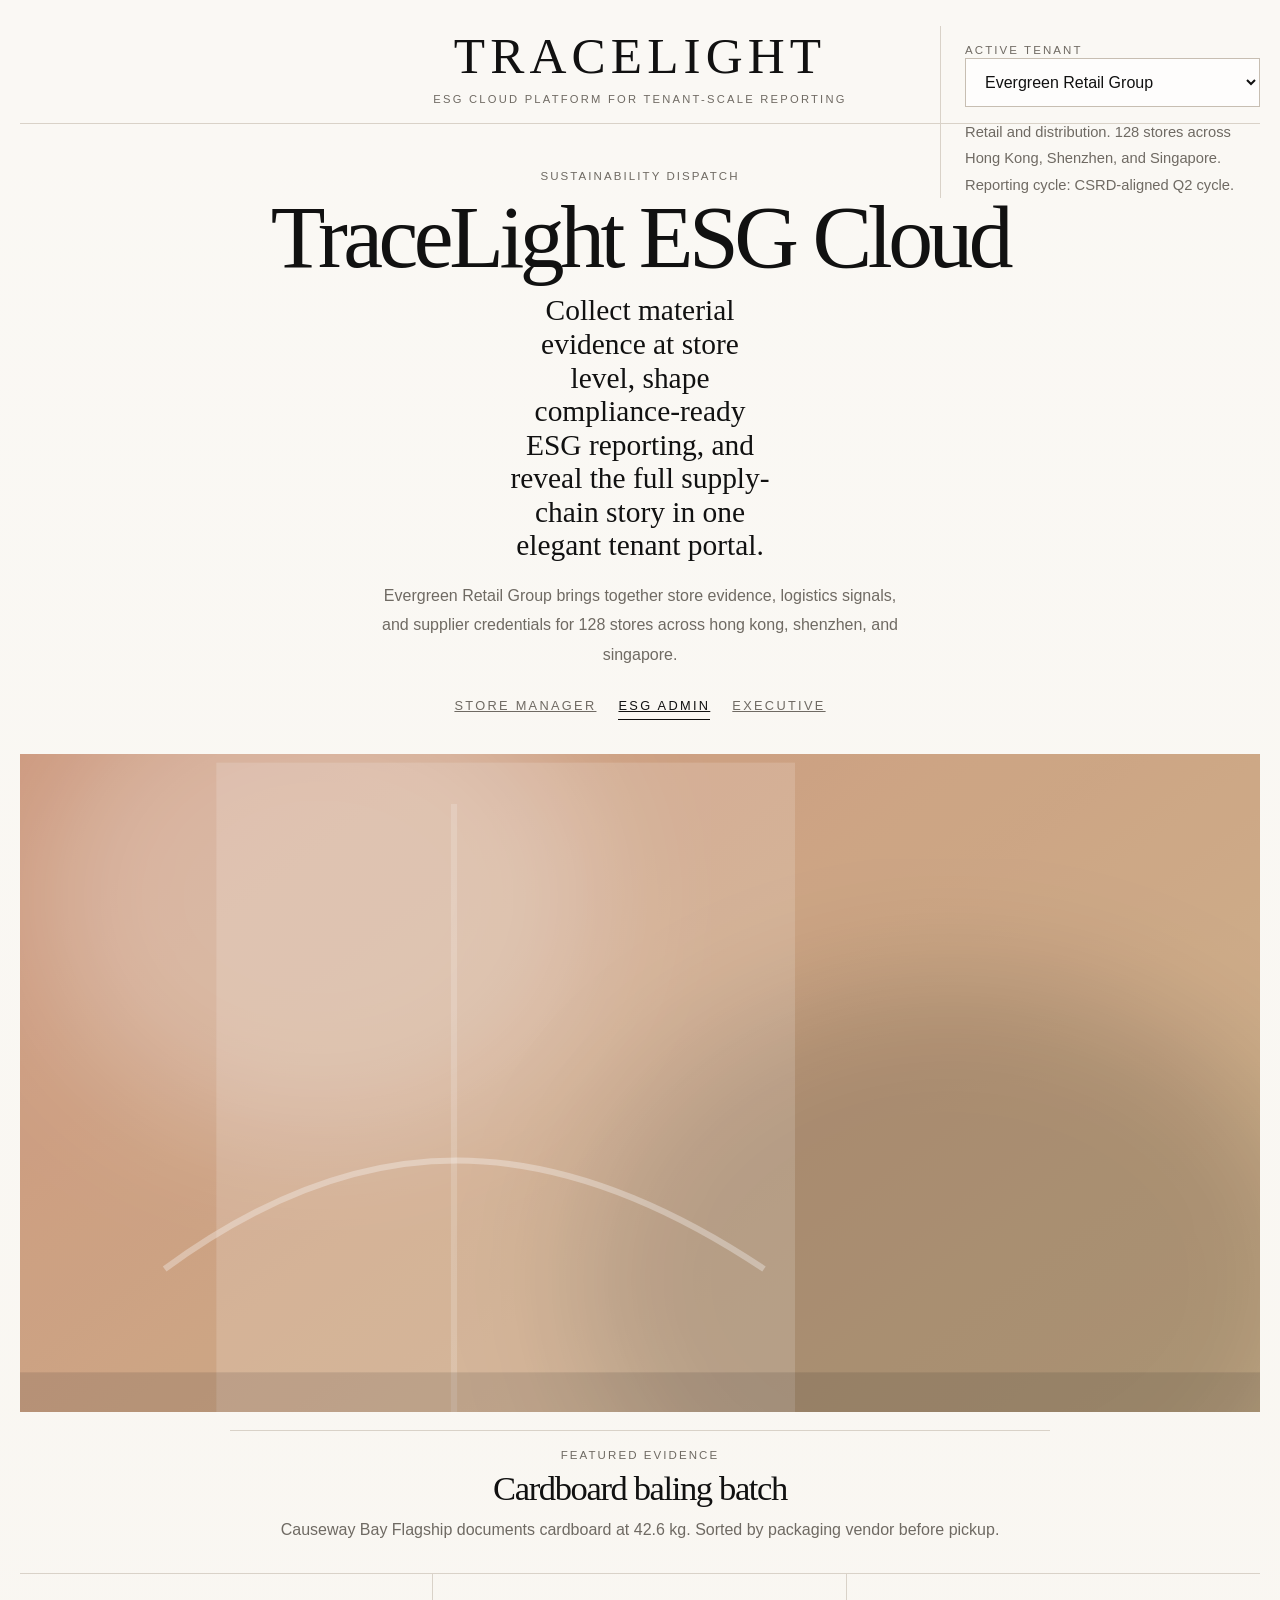
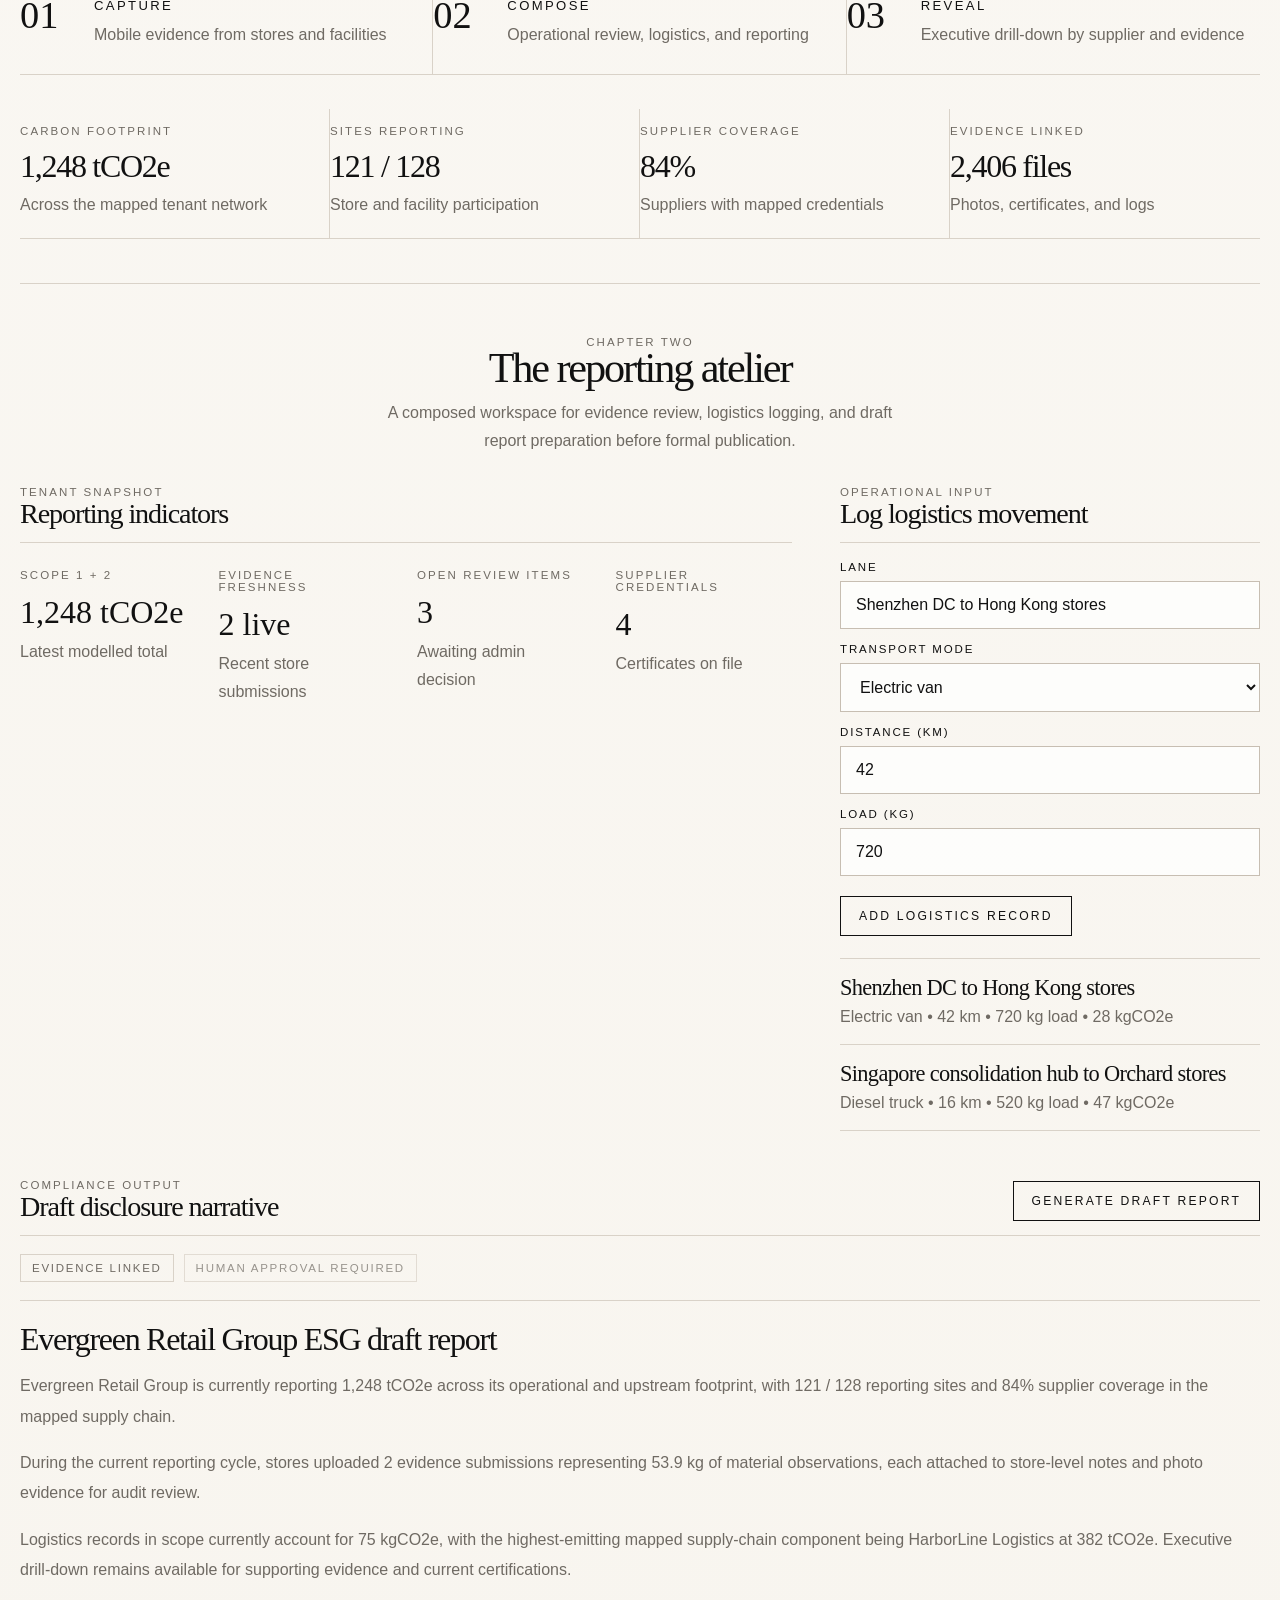
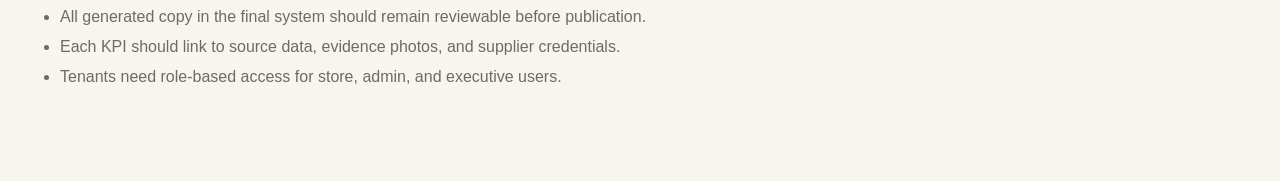
==== app/admin/index.html @ db9a76f3 "Add persona-specific site routes" ====
<!DOCTYPE html>
<html lang="en">
  <head>
    <meta charset="UTF-8" />
    <meta name="viewport" content="width=device-width, initial-scale=1.0" />
    <title>TraceLight ESG Cloud</title>
    <link rel="stylesheet" href="../styles.css" />
  </head>
  <body data-default-role="admin" data-route-prefix="..">
    <div class="page-shell">
      <header class="masthead">
        <div class="brand-lockup">
          <p class="brand-mark">TraceLight</p>
          <p class="brand-subline">ESG cloud platform for tenant-scale reporting</p>
        </div>
        <div class="topbar-panel">
          <label class="field-label" for="tenant-select">Active tenant</label>
          <select id="tenant-select" class="tenant-select"></select>
          <p class="tenant-note" id="tenant-note"></p>
        </div>
      </header>

      <section class="hero-stage">
        <article class="hero-copy">
          <p class="eyebrow">Sustainability dispatch</p>
          <h1>TraceLight ESG Cloud</h1>
          <p class="hero-deck">
            Collect material evidence at store level, shape compliance-ready ESG
            reporting, and reveal the full supply-chain story in one elegant
            tenant portal.
          </p>
          <p class="hero-synopsis" id="hero-synopsis"></p>
          <div class="persona-switch" id="persona-switch"></div>
        </article>

        <article class="hero-media card">
          <div class="hero-image-wrap">
            <img id="hero-image" alt="Tenant sustainability visual" />
          </div>
          <div class="hero-caption">
            <p class="eyebrow">Featured evidence</p>
            <h2 id="hero-caption-title"></h2>
            <p id="hero-caption-copy"></p>
          </div>
        </article>
      </section>

      <section class="chapter-strip">
        <article class="chapter-card">
          <span class="chapter-index">01</span>
          <div>
            <p class="chapter-title">Capture</p>
            <p class="chapter-copy">Mobile evidence from stores and facilities</p>
          </div>
        </article>
        <article class="chapter-card">
          <span class="chapter-index">02</span>
          <div>
            <p class="chapter-title">Compose</p>
            <p class="chapter-copy">Operational review, logistics, and reporting</p>
          </div>
        </article>
        <article class="chapter-card">
          <span class="chapter-index">03</span>
          <div>
            <p class="chapter-title">Reveal</p>
            <p class="chapter-copy">Executive drill-down by supplier and evidence</p>
          </div>
        </article>
      </section>

      <section class="summary-strip" id="summary-strip"></section>

      <main class="workspace">
        <section class="view-panel" id="store-view" data-view="store">
          <div class="section-heading editorial">
            <div>
              <p class="eyebrow">Chapter one</p>
              <h2>Store capture on the move</h2>
            </div>
            <p class="section-note">
              A camera-first browser experience designed for fast evidence capture
              inside a live retail environment.
            </p>
          </div>
          <div class="store-layout">
            <article class="phone-frame">
              <div class="phone-header">
                <div>
                  <p class="phone-title">Store capture</p>
                  <p class="phone-subtitle" id="store-name"></p>
                </div>
                <span class="sync-pill">Live sync</span>
              </div>
              <form id="store-form" class="capture-form">
                <label>
                  <span>Material type</span>
                  <select name="materialType" required>
                    <option value="Cardboard">Cardboard</option>
                    <option value="Plastic film">Plastic film</option>
                    <option value="Mixed recyclables">Mixed recyclables</option>
                    <option value="Damaged goods">Damaged goods</option>
                    <option value="Food waste">Food waste</option>
                  </select>
                </label>
                <label>
                  <span>Weight (kg)</span>
                  <input
                    name="weightKg"
                    type="number"
                    min="0"
                    step="0.1"
                    value="18.4"
                    required
                  />
                </label>
                <label>
                  <span>Store zone</span>
                  <input
                    name="zone"
                    type="text"
                    value="Backroom recycling bay"
                    required
                  />
                </label>
                <label>
                  <span>Photo evidence</span>
                  <input
                    id="photo-input"
                    name="photo"
                    type="file"
                    accept="image/*"
                    capture="environment"
                  />
                </label>
                <label>
                  <span>Notes</span>
                  <textarea
                    name="notes"
                    rows="3"
                    placeholder="Add any contamination, supplier, or handling notes"
                  >Awaiting weekly collection from regional recycler.</textarea>
                </label>
                <button type="submit" class="primary-button">Upload evidence</button>
              </form>
            </article>

            <article class="card evidence-gallery-card">
              <div class="section-heading compact editorial-compact">
                <div>
                  <p class="eyebrow">Uploaded evidence</p>
                  <h3>Recent material observations</h3>
                </div>
                <p class="section-note">Each upload remains linked to place, weight, and visual proof.</p>
              </div>
              <div id="evidence-list" class="evidence-list"></div>
            </article>
          </div>
        </section>

        <section class="view-panel active" id="admin-view" data-view="admin">
          <div class="section-heading editorial">
            <div>
              <p class="eyebrow">Chapter two</p>
              <h2>The reporting atelier</h2>
            </div>
            <p class="section-note">
              A composed workspace for evidence review, logistics logging, and
              draft report preparation before formal publication.
            </p>
          </div>
          <div class="admin-grid">
            <article class="card metrics-card">
              <div class="section-heading compact editorial-compact">
                <div>
                  <p class="eyebrow">Tenant snapshot</p>
                  <h3>Reporting indicators</h3>
                </div>
              </div>
              <div id="metric-grid" class="metric-grid"></div>
            </article>

            <article class="card">
              <div class="section-heading compact editorial-compact">
                <div>
                  <p class="eyebrow">Operational input</p>
                  <h3>Log logistics movement</h3>
                </div>
              </div>
              <form id="logistics-form" class="logistics-form">
                <label>
                  <span>Lane</span>
                  <input
                    name="lane"
                    type="text"
                    value="Shenzhen DC to Hong Kong stores"
                    required
                  />
                </label>
                <label>
                  <span>Transport mode</span>
                  <select name="mode">
                    <option value="Electric van">Electric van</option>
                    <option value="Diesel truck">Diesel truck</option>
                    <option value="Ocean freight">Ocean freight</option>
                    <option value="Air freight">Air freight</option>
                  </select>
                </label>
                <label>
                  <span>Distance (km)</span>
                  <input name="distanceKm" type="number" min="0" value="42" required />
                </label>
                <label>
                  <span>Load (kg)</span>
                  <input name="loadKg" type="number" min="0" value="720" required />
                </label>
                <button type="submit" class="secondary-button">Add logistics record</button>
              </form>
              <div id="logistics-list" class="table-list"></div>
            </article>

            <article class="card report-card">
              <div class="section-heading compact editorial-compact">
                <div>
                  <p class="eyebrow">Compliance output</p>
                  <h3>Draft disclosure narrative</h3>
                </div>
                <button id="generate-report" class="primary-button">Generate draft report</button>
              </div>
              <div class="report-meta">
                <span class="status-pill">Evidence linked</span>
                <span class="status-pill muted">Human approval required</span>
              </div>
              <div id="report-output" class="report-output"></div>
            </article>
          </div>
        </section>

        <section class="view-panel" id="executive-view" data-view="executive">
          <div class="section-heading editorial">
            <div>
              <p class="eyebrow">Chapter three</p>
              <h2>Supply chain, revealed</h2>
            </div>
            <p class="section-note">
              Carbon contribution, evidence imagery, and supplier credentials are
              surfaced as one continuous executive story.
            </p>
          </div>
          <div class="executive-grid">
            <article class="card">
              <div class="section-heading compact editorial-compact">
                <div>
                  <p class="eyebrow">Network view</p>
                  <h3>Supply chain chapters</h3>
                </div>
              </div>
              <div id="supply-chain-list" class="supply-chain-list"></div>
            </article>

            <article class="card detail-card">
              <div class="section-heading compact editorial-compact">
                <div>
                  <p class="eyebrow">Drill down</p>
                  <h3 id="detail-title">Select a supply-chain node</h3>
                </div>
              </div>
              <div id="detail-panel" class="detail-panel"></div>
            </article>
          </div>
        </section>
      </main>
    </div>

    <script src="../app.js"></script>
  </body>
</html>
---- app/styles.css ----
:root {
  --bg: #f8f5ef;
  --paper: #fcfaf6;
  --ink: #111111;
  --muted: #6f6a63;
  --line: #d9d2c8;
  --line-strong: #c7beb2;
  --accent: #8f7e68;
  --font-sans: "Helvetica Neue", "Arial Nova", "Segoe UI", sans-serif;
  --font-serif: "Didot", "Bodoni 72", "Times New Roman", serif;
  --font-mono: "SFMono-Regular", "Menlo", monospace;
}

* {
  box-sizing: border-box;
}

html {
  min-height: 100%;
  background: var(--bg);
}

body {
  margin: 0;
  color: var(--ink);
  background:
    linear-gradient(180deg, rgba(255, 255, 255, 0.32), rgba(248, 245, 239, 0.88)),
    var(--bg);
  font-family: var(--font-sans);
}

img {
  display: block;
  max-width: 100%;
}

.page-shell {
  width: min(1320px, calc(100vw - 40px));
  margin: 0 auto;
  padding: 26px 0 72px;
}

.masthead {
  position: relative;
  padding-bottom: 18px;
  border-bottom: 1px solid var(--line);
}

.brand-lockup {
  text-align: center;
}

.brand-mark {
  margin: 0;
  font-family: var(--font-serif);
  font-size: clamp(2.1rem, 4vw, 3.8rem);
  font-weight: 400;
  letter-spacing: 0.1em;
  text-transform: uppercase;
}

.brand-subline {
  margin: 8px 0 0;
  color: var(--muted);
  font-size: 0.7rem;
  letter-spacing: 0.2em;
  text-transform: uppercase;
}

.topbar-panel {
  position: absolute;
  top: 0;
  right: 0;
  width: min(320px, 100%);
  padding: 14px 0 0 24px;
  background: transparent;
  border-left: 1px solid var(--line);
}

.field-label,
.eyebrow {
  margin: 0;
  color: var(--muted);
  font-size: 0.72rem;
  letter-spacing: 0.18em;
  text-transform: uppercase;
}

.tenant-select,
.capture-form input,
.capture-form select,
.capture-form textarea,
.logistics-form input,
.logistics-form select {
  width: 100%;
  border: 1px solid var(--line-strong);
  border-radius: 0;
  background: rgba(255, 255, 255, 0.75);
  padding: 14px 15px;
  color: var(--ink);
  font: inherit;
}

.tenant-note {
  margin: 12px 0 0;
  color: var(--muted);
  font-size: 0.92rem;
  line-height: 1.8;
}

.hero-stage {
  display: grid;
  gap: 30px;
  margin: 46px 0 28px;
}

.hero-copy {
  max-width: 920px;
  margin: 0 auto;
  text-align: center;
}

.hero-copy h1 {
  margin: 14px 0 16px;
  font-family: var(--font-serif);
  font-size: clamp(3.2rem, 7vw, 6rem);
  font-weight: 400;
  line-height: 0.92;
  letter-spacing: -0.05em;
}

.hero-deck {
  max-width: 18ch;
  margin: 0 auto 18px;
  font-family: var(--font-serif);
  font-size: clamp(1.4rem, 2.3vw, 2.2rem);
  line-height: 1.14;
}

.hero-synopsis {
  max-width: 60ch;
  margin: 0 auto;
  color: var(--muted);
  line-height: 1.85;
}

.persona-switch {
  display: inline-flex;
  gap: 22px;
  flex-wrap: wrap;
  justify-content: center;
  margin-top: 28px;
  padding-bottom: 4px;
}

.persona-chip {
  border: 0;
  border-bottom: 1px solid transparent;
  background: transparent;
  padding: 0 0 6px;
  color: var(--muted);
  font: inherit;
  font-size: 0.8rem;
  letter-spacing: 0.18em;
  text-transform: uppercase;
  cursor: pointer;
  transition: color 180ms ease, border-color 180ms ease;
}

.persona-chip.active,
.persona-chip:hover {
  color: var(--ink);
  border-color: var(--ink);
}

.hero-media {
  padding: 0;
  background: transparent;
  border: 0;
  box-shadow: none;
}

.hero-image-wrap {
  aspect-ratio: 16 / 8.5;
  overflow: hidden;
  background: #ebe4da;
}

#hero-image {
  width: 100%;
  height: 100%;
  object-fit: cover;
  filter: saturate(0.75) contrast(0.96);
}

.hero-caption {
  display: grid;
  gap: 10px;
  max-width: 820px;
  margin: 18px auto 0;
  padding-top: 18px;
  border-top: 1px solid var(--line);
  text-align: center;
}

.hero-caption h2,
.section-heading h2,
.section-heading h3,
.summary-card strong,
.metric-card strong,
.detail-kpi strong,
.evidence-meta h4,
.table-row strong,
.supply-node strong,
.report-output h4,
.gallery-item strong {
  font-family: var(--font-serif);
  font-weight: 400;
}

.hero-caption h2 {
  margin: 0;
  font-size: clamp(1.8rem, 2.7vw, 2.8rem);
  line-height: 1;
  letter-spacing: -0.04em;
}

.hero-caption p:last-child {
  margin: 0;
  color: var(--muted);
  line-height: 1.8;
}

.chapter-strip {
  display: grid;
  grid-template-columns: repeat(3, minmax(0, 1fr));
  gap: 0;
  margin: 0 0 34px;
  border-top: 1px solid var(--line);
  border-bottom: 1px solid var(--line);
}

.chapter-card {
  display: grid;
  grid-template-columns: 58px 1fr;
  gap: 16px;
  align-items: start;
  padding: 24px 18px 26px 0;
  background: transparent;
  border: 0;
  border-right: 1px solid var(--line);
  box-shadow: none;
  border-radius: 0;
}

.chapter-card:last-child {
  border-right: 0;
  padding-right: 0;
}

.chapter-index {
  font-family: var(--font-serif);
  font-size: 2.4rem;
  line-height: 0.9;
}

.chapter-title,
.chapter-copy {
  margin: 0;
}

.chapter-title {
  font-size: 0.82rem;
  letter-spacing: 0.18em;
  text-transform: uppercase;
}

.chapter-copy {
  margin-top: 8px;
  color: var(--muted);
  line-height: 1.7;
}

.summary-strip {
  display: grid;
  grid-template-columns: repeat(4, minmax(0, 1fr));
  gap: 0;
  margin-bottom: 44px;
  border-bottom: 1px solid var(--line);
}

.summary-card {
  padding: 16px 18px 20px 0;
  background: transparent;
  border: 0;
  border-right: 1px solid var(--line);
  box-shadow: none;
  border-radius: 0;
}

.summary-card:last-child {
  border-right: 0;
  padding-right: 0;
}

.summary-card strong {
  display: block;
  margin-top: 14px;
  font-size: 2rem;
  line-height: 0.95;
  letter-spacing: -0.04em;
}

.summary-card span {
  display: block;
  margin-top: 10px;
  color: var(--muted);
  line-height: 1.7;
}

.view-panel {
  display: none;
  animation: fade-up 260ms ease;
}

.view-panel.active {
  display: block;
}

.section-heading {
  display: grid;
  gap: 10px;
}

.section-heading.editorial {
  margin: 0 auto 30px;
  padding-top: 52px;
  border-top: 1px solid var(--line);
  text-align: center;
}

.section-heading.compact {
  display: flex;
  justify-content: space-between;
  align-items: end;
  gap: 16px;
  margin-bottom: 18px;
}

.editorial-compact {
  padding-bottom: 14px;
  border-bottom: 1px solid var(--line);
}

.section-heading h2 {
  margin: 0;
  font-size: clamp(2.1rem, 3.3vw, 3.8rem);
  line-height: 0.95;
  letter-spacing: -0.05em;
}

.section-heading h3 {
  margin: 2px 0 0;
  font-size: clamp(1.5rem, 2.2vw, 2.1rem);
  line-height: 1;
  letter-spacing: -0.04em;
}

.section-note {
  max-width: 58ch;
  margin: 0 auto;
  color: var(--muted);
  line-height: 1.8;
}

.screen-tag,
.sync-pill,
.status-pill {
  display: inline-flex;
  align-items: center;
  width: fit-content;
  border: 1px solid var(--line);
  background: transparent;
  padding: 7px 11px;
  color: var(--muted);
  font-size: 0.72rem;
  letter-spacing: 0.15em;
  text-transform: uppercase;
}

.status-pill.muted {
  opacity: 0.7;
}

.store-layout,
.admin-grid,
.executive-grid {
  display: grid;
  gap: 48px;
  align-items: start;
}

.store-layout {
  grid-template-columns: minmax(320px, 380px) minmax(0, 1fr);
}

.admin-grid {
  grid-template-columns: minmax(0, 1fr) minmax(340px, 420px);
}

.report-card {
  grid-column: 1 / -1;
}

.executive-grid {
  grid-template-columns: minmax(300px, 360px) minmax(0, 1fr);
}

.card {
  padding: 0;
  background: transparent;
  border: 0;
  box-shadow: none;
  border-radius: 0;
}

.phone-frame {
  padding: 18px;
  border-radius: 34px;
  background: #161412;
  box-shadow: none;
  color: var(--paper);
}

.phone-header {
  display: flex;
  justify-content: space-between;
  align-items: start;
  gap: 12px;
  margin-bottom: 18px;
}

.phone-title {
  margin: 0;
  font-size: 0.82rem;
  letter-spacing: 0.18em;
  text-transform: uppercase;
}

.phone-subtitle {
  margin: 6px 0 0;
  color: rgba(252, 250, 246, 0.72);
  line-height: 1.7;
}

.capture-form,
.logistics-form {
  display: grid;
  gap: 14px;
}

.capture-form label,
.logistics-form label {
  display: grid;
  gap: 8px;
}

.capture-form span,
.logistics-form span {
  font-size: 0.72rem;
  letter-spacing: 0.16em;
  text-transform: uppercase;
}

.capture-form input,
.capture-form select,
.capture-form textarea {
  color: var(--paper);
  border-color: rgba(252, 250, 246, 0.18);
  background: rgba(255, 255, 255, 0.04);
}

.capture-form textarea {
  resize: vertical;
}

.primary-button,
.secondary-button {
  width: fit-content;
  border: 1px solid var(--ink);
  border-radius: 0;
  background: transparent;
  padding: 12px 18px;
  color: var(--ink);
  font: inherit;
  font-size: 0.76rem;
  letter-spacing: 0.18em;
  text-transform: uppercase;
  cursor: pointer;
  transition: background 180ms ease, color 180ms ease;
}

.primary-button:hover,
.secondary-button:hover {
  background: var(--ink);
  color: var(--paper);
}

.phone-frame .primary-button {
  color: var(--paper);
  border-color: rgba(252, 250, 246, 0.45);
}

.phone-frame .primary-button:hover {
  background: var(--paper);
  color: var(--ink);
}

.evidence-list {
  display: grid;
  grid-template-columns: repeat(2, minmax(0, 1fr));
  gap: 28px 24px;
}

.evidence-item,
.table-row,
.supply-node,
.metric-card,
.detail-section {
  background: transparent;
  border: 0;
  border-radius: 0;
}

.evidence-item {
  display: grid;
  gap: 14px;
}

.evidence-thumb,
.certificate-thumb {
  aspect-ratio: 4 / 3;
  overflow: hidden;
  background: #e8e1d8;
}

.certificate-thumb {
  aspect-ratio: 4 / 5;
}

.evidence-thumb img,
.certificate-thumb img {
  width: 100%;
  height: 100%;
  object-fit: cover;
  filter: saturate(0.76) contrast(0.95);
}

.evidence-meta h4 {
  margin: 0 0 8px;
  font-size: 1.4rem;
  line-height: 1.02;
  letter-spacing: -0.03em;
}

.mini-meta,
.table-row span,
.detail-meta,
.evidence-meta p,
.report-output p,
.report-output li,
.metric-card span,
.certificate-copy span {
  color: var(--muted);
}

.mini-meta {
  display: flex;
  gap: 8px;
  flex-wrap: wrap;
  font-size: 0.72rem;
  letter-spacing: 0.12em;
  text-transform: uppercase;
}

.evidence-meta p {
  margin: 12px 0 0;
  line-height: 1.8;
}

.metric-grid {
  display: grid;
  grid-template-columns: repeat(4, minmax(0, 1fr));
  gap: 22px;
  padding-top: 8px;
}

.metric-card {
  padding-right: 8px;
}

.metric-card strong {
  display: block;
  margin-top: 16px;
  font-size: 2rem;
  line-height: 0.95;
}

.metric-card span {
  display: block;
  margin-top: 10px;
  line-height: 1.75;
}

.table-list,
.supply-chain-list,
.detail-panel,
.certificate-list {
  display: grid;
}

.table-list {
  margin-top: 22px;
  border-top: 1px solid var(--line);
}

.table-row {
  padding: 18px 0;
  border-bottom: 1px solid var(--line);
}

.table-row strong,
.supply-node strong {
  display: block;
  margin-bottom: 8px;
  font-size: 1.4rem;
  line-height: 1.02;
  letter-spacing: -0.03em;
}

.logistics-form {
  margin-top: 8px;
}

.logistics-form .secondary-button {
  margin-top: 6px;
}

.report-meta {
  display: flex;
  gap: 10px;
  flex-wrap: wrap;
  margin: 6px 0 18px;
}

.report-output {
  padding-top: 22px;
  border-top: 1px solid var(--line);
}

.report-output h4 {
  margin: 0 0 14px;
  font-size: 2rem;
  line-height: 1;
  letter-spacing: -0.04em;
}

.report-output p,
.report-output li {
  line-height: 1.9;
}

.supply-chain-list {
  border-top: 1px solid var(--line);
}

.supply-node {
  padding: 18px 0;
  border-bottom: 1px solid var(--line);
  text-align: left;
  cursor: pointer;
}

.supply-node span {
  display: block;
  color: var(--muted);
  line-height: 1.7;
}

.supply-node.is-active strong {
  text-decoration: underline;
  text-decoration-thickness: 1px;
  text-underline-offset: 5px;
}

.detail-panel {
  gap: 28px;
}

.detail-section {
  padding-top: 18px;
  border-top: 1px solid var(--line);
}

.detail-kpis {
  display: grid;
  grid-template-columns: repeat(3, minmax(0, 1fr));
  gap: 18px;
}

.detail-kpi {
  padding: 0 10px 0 0;
}

.detail-kpi strong {
  display: block;
  margin-top: 12px;
  font-size: 2rem;
  line-height: 0.95;
}

.gallery {
  display: grid;
  grid-template-columns: repeat(2, minmax(0, 1fr));
  gap: 24px;
}

.gallery-item {
  display: grid;
  gap: 10px;
}

.gallery-item strong {
  font-size: 1.2rem;
  line-height: 1.05;
}

.certificate-row {
  display: grid;
  grid-template-columns: 180px minmax(0, 1fr);
  gap: 18px;
  align-items: start;
  padding: 16px 0;
  border-top: 1px solid rgba(217, 210, 200, 0.7);
}

.certificate-row:first-child {
  border-top: 0;
  padding-top: 0;
}

.certificate-copy p,
.certificate-copy span {
  margin: 0;
}

.mono {
  font-family: var(--font-mono);
}

@keyframes fade-up {
  from {
    opacity: 0;
    transform: translateY(10px);
  }
  to {
    opacity: 1;
    transform: translateY(0);
  }
}

@media (max-width: 1120px) {
  .topbar-panel {
    position: static;
    width: 100%;
    margin-top: 18px;
    padding: 18px 0 0;
    border-left: 0;
    border-top: 1px solid var(--line);
  }

  .chapter-strip,
  .summary-strip,
  .metric-grid,
  .detail-kpis {
    grid-template-columns: repeat(2, minmax(0, 1fr));
  }

  .store-layout,
  .admin-grid,
  .executive-grid {
    grid-template-columns: 1fr;
  }
}

@media (max-width: 760px) {
  .page-shell {
    width: min(100vw - 22px, 100%);
    padding: 18px 0 42px;
  }

  .brand-mark {
    font-size: 2.3rem;
  }

  .hero-copy h1 {
    font-size: 3rem;
  }

  .hero-image-wrap {
    aspect-ratio: 4 / 5;
  }

  .chapter-strip,
  .summary-strip,
  .evidence-list,
  .metric-grid,
  .detail-kpis,
  .gallery {
    grid-template-columns: 1fr;
  }

  .chapter-card,
  .summary-card {
    padding-right: 0;
    border-right: 0;
    border-bottom: 1px solid var(--line);
  }

  .chapter-card:last-child,
  .summary-card:last-child {
    border-bottom: 0;
  }

  .section-heading.compact {
    display: grid;
    justify-content: start;
  }

  .certificate-row {
    grid-template-columns: 1fr;
  }
}
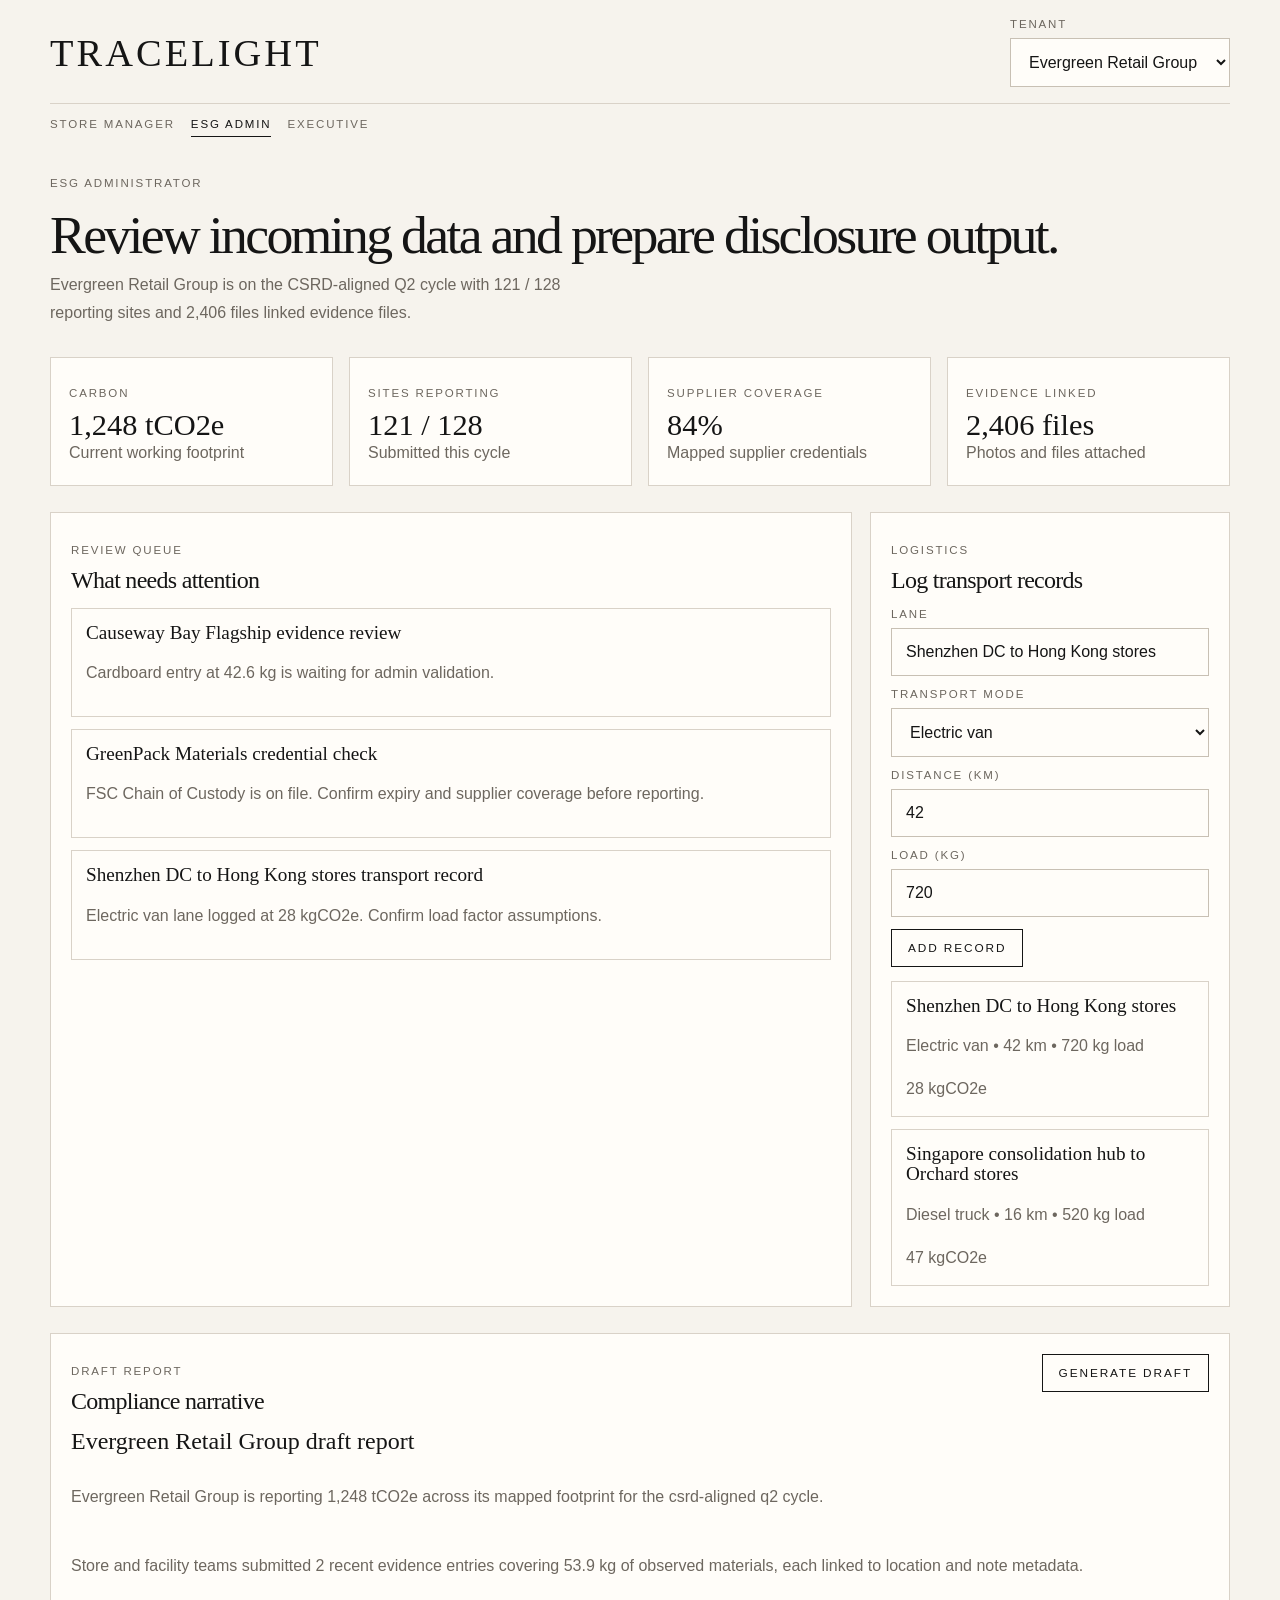
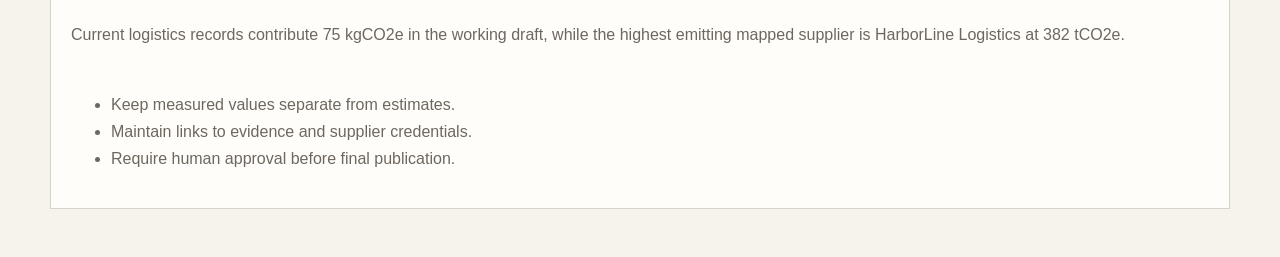
==== commit 79212de2: "Simplify persona-specific workspaces" ====
--- a/app/admin/index.html
+++ b/app/admin/index.html
@@ -3,271 +3,96 @@
   <head>
     <meta charset="UTF-8" />
     <meta name="viewport" content="width=device-width, initial-scale=1.0" />
-    <title>TraceLight ESG Cloud</title>
+    <title>TraceLight ESG Admin Workspace</title>
     <link rel="stylesheet" href="../styles.css" />
   </head>
-  <body data-default-role="admin" data-route-prefix="..">
-    <div class="page-shell">
-      <header class="masthead">
-        <div class="brand-lockup">
-          <p class="brand-mark">TraceLight</p>
-          <p class="brand-subline">ESG cloud platform for tenant-scale reporting</p>
-        </div>
-        <div class="topbar-panel">
-          <label class="field-label" for="tenant-select">Active tenant</label>
+  <body data-page="admin" data-route-prefix="..">
+    <div class="app-shell">
+      <header class="app-header">
+        <a class="brand" href="../">TraceLight</a>
+        <div class="header-controls">
+          <label class="field-label" for="tenant-select">Tenant</label>
           <select id="tenant-select" class="tenant-select"></select>
-          <p class="tenant-note" id="tenant-note"></p>
         </div>
       </header>
 
-      <section class="hero-stage">
-        <article class="hero-copy">
-          <p class="eyebrow">Sustainability dispatch</p>
-          <h1>TraceLight ESG Cloud</h1>
-          <p class="hero-deck">
-            Collect material evidence at store level, shape compliance-ready ESG
-            reporting, and reveal the full supply-chain story in one elegant
-            tenant portal.
-          </p>
-          <p class="hero-synopsis" id="hero-synopsis"></p>
-          <div class="persona-switch" id="persona-switch"></div>
-        </article>
+      <nav class="role-nav" id="role-nav"></nav>
 
-        <article class="hero-media card">
-          <div class="hero-image-wrap">
-            <img id="hero-image" alt="Tenant sustainability visual" />
-          </div>
-          <div class="hero-caption">
-            <p class="eyebrow">Featured evidence</p>
-            <h2 id="hero-caption-title"></h2>
-            <p id="hero-caption-copy"></p>
-          </div>
-        </article>
-      </section>
-
-      <section class="chapter-strip">
-        <article class="chapter-card">
-          <span class="chapter-index">01</span>
-          <div>
-            <p class="chapter-title">Capture</p>
-            <p class="chapter-copy">Mobile evidence from stores and facilities</p>
-          </div>
-        </article>
-        <article class="chapter-card">
-          <span class="chapter-index">02</span>
-          <div>
-            <p class="chapter-title">Compose</p>
-            <p class="chapter-copy">Operational review, logistics, and reporting</p>
-          </div>
-        </article>
-        <article class="chapter-card">
-          <span class="chapter-index">03</span>
-          <div>
-            <p class="chapter-title">Reveal</p>
-            <p class="chapter-copy">Executive drill-down by supplier and evidence</p>
-          </div>
-        </article>
-      </section>
-
-      <section class="summary-strip" id="summary-strip"></section>
-
-      <main class="workspace">
-        <section class="view-panel" id="store-view" data-view="store">
-          <div class="section-heading editorial">
-            <div>
-              <p class="eyebrow">Chapter one</p>
-              <h2>Store capture on the move</h2>
-            </div>
-            <p class="section-note">
-              A camera-first browser experience designed for fast evidence capture
-              inside a live retail environment.
-            </p>
-          </div>
-          <div class="store-layout">
-            <article class="phone-frame">
-              <div class="phone-header">
-                <div>
-                  <p class="phone-title">Store capture</p>
-                  <p class="phone-subtitle" id="store-name"></p>
-                </div>
-                <span class="sync-pill">Live sync</span>
-              </div>
-              <form id="store-form" class="capture-form">
-                <label>
-                  <span>Material type</span>
-                  <select name="materialType" required>
-                    <option value="Cardboard">Cardboard</option>
-                    <option value="Plastic film">Plastic film</option>
-                    <option value="Mixed recyclables">Mixed recyclables</option>
-                    <option value="Damaged goods">Damaged goods</option>
-                    <option value="Food waste">Food waste</option>
-                  </select>
-                </label>
-                <label>
-                  <span>Weight (kg)</span>
-                  <input
-                    name="weightKg"
-                    type="number"
-                    min="0"
-                    step="0.1"
-                    value="18.4"
-                    required
-                  />
-                </label>
-                <label>
-                  <span>Store zone</span>
-                  <input
-                    name="zone"
-                    type="text"
-                    value="Backroom recycling bay"
-                    required
-                  />
-                </label>
-                <label>
-                  <span>Photo evidence</span>
-                  <input
-                    id="photo-input"
-                    name="photo"
-                    type="file"
-                    accept="image/*"
-                    capture="environment"
-                  />
-                </label>
-                <label>
-                  <span>Notes</span>
-                  <textarea
-                    name="notes"
-                    rows="3"
-                    placeholder="Add any contamination, supplier, or handling notes"
-                  >Awaiting weekly collection from regional recycler.</textarea>
-                </label>
-                <button type="submit" class="primary-button">Upload evidence</button>
-              </form>
-            </article>
-
-            <article class="card evidence-gallery-card">
-              <div class="section-heading compact editorial-compact">
-                <div>
-                  <p class="eyebrow">Uploaded evidence</p>
-                  <h3>Recent material observations</h3>
-                </div>
-                <p class="section-note">Each upload remains linked to place, weight, and visual proof.</p>
-              </div>
-              <div id="evidence-list" class="evidence-list"></div>
-            </article>
-          </div>
+      <main class="page-stack">
+        <section class="page-intro">
+          <p class="eyebrow">ESG administrator</p>
+          <h1>Review incoming data and prepare disclosure output.</h1>
+          <p class="lede" id="tenant-note"></p>
         </section>
 
-        <section class="view-panel active" id="admin-view" data-view="admin">
-          <div class="section-heading editorial">
-            <div>
-              <p class="eyebrow">Chapter two</p>
-              <h2>The reporting atelier</h2>
+        <section class="kpi-grid" id="metric-grid"></section>
+
+        <section class="admin-layout">
+          <article class="panel">
+            <div class="panel-head">
+              <div>
+                <p class="eyebrow">Review queue</p>
+                <h2>What needs attention</h2>
+              </div>
             </div>
-            <p class="section-note">
-              A composed workspace for evidence review, logistics logging, and
-              draft report preparation before formal publication.
-            </p>
-          </div>
-          <div class="admin-grid">
-            <article class="card metrics-card">
-              <div class="section-heading compact editorial-compact">
-                <div>
-                  <p class="eyebrow">Tenant snapshot</p>
-                  <h3>Reporting indicators</h3>
-                </div>
+            <div id="review-list" class="simple-list"></div>
+          </article>
+
+          <article class="panel">
+            <div class="panel-head">
+              <div>
+                <p class="eyebrow">Logistics</p>
+                <h2>Log transport records</h2>
               </div>
-              <div id="metric-grid" class="metric-grid"></div>
-            </article>
+            </div>
 
-            <article class="card">
-              <div class="section-heading compact editorial-compact">
-                <div>
-                  <p class="eyebrow">Operational input</p>
-                  <h3>Log logistics movement</h3>
-                </div>
-              </div>
-              <form id="logistics-form" class="logistics-form">
-                <label>
-                  <span>Lane</span>
-                  <input
-                    name="lane"
-                    type="text"
-                    value="Shenzhen DC to Hong Kong stores"
-                    required
-                  />
-                </label>
-                <label>
-                  <span>Transport mode</span>
-                  <select name="mode">
-                    <option value="Electric van">Electric van</option>
-                    <option value="Diesel truck">Diesel truck</option>
-                    <option value="Ocean freight">Ocean freight</option>
-                    <option value="Air freight">Air freight</option>
-                  </select>
-                </label>
-                <label>
-                  <span>Distance (km)</span>
-                  <input name="distanceKm" type="number" min="0" value="42" required />
-                </label>
-                <label>
-                  <span>Load (kg)</span>
-                  <input name="loadKg" type="number" min="0" value="720" required />
-                </label>
-                <button type="submit" class="secondary-button">Add logistics record</button>
-              </form>
-              <div id="logistics-list" class="table-list"></div>
-            </article>
+            <form id="logistics-form" class="logistics-form">
+              <label>
+                <span>Lane</span>
+                <input
+                  name="lane"
+                  type="text"
+                  value="Shenzhen DC to Hong Kong stores"
+                  required
+                />
+              </label>
 
-            <article class="card report-card">
-              <div class="section-heading compact editorial-compact">
-                <div>
-                  <p class="eyebrow">Compliance output</p>
-                  <h3>Draft disclosure narrative</h3>
-                </div>
-                <button id="generate-report" class="primary-button">Generate draft report</button>
-              </div>
-              <div class="report-meta">
-                <span class="status-pill">Evidence linked</span>
-                <span class="status-pill muted">Human approval required</span>
-              </div>
-              <div id="report-output" class="report-output"></div>
-            </article>
-          </div>
+              <label>
+                <span>Transport mode</span>
+                <select name="mode">
+                  <option value="Electric van">Electric van</option>
+                  <option value="Diesel truck">Diesel truck</option>
+                  <option value="Ocean freight">Ocean freight</option>
+                  <option value="Air freight">Air freight</option>
+                </select>
+              </label>
+
+              <label>
+                <span>Distance (km)</span>
+                <input name="distanceKm" type="number" min="0" value="42" required />
+              </label>
+
+              <label>
+                <span>Load (kg)</span>
+                <input name="loadKg" type="number" min="0" value="720" required />
+              </label>
+
+              <button type="submit" class="secondary-button">Add record</button>
+            </form>
+
+            <div id="logistics-list" class="simple-list table-list"></div>
+          </article>
         </section>
 
-        <section class="view-panel" id="executive-view" data-view="executive">
-          <div class="section-heading editorial">
+        <section class="panel">
+          <div class="panel-head">
             <div>
-              <p class="eyebrow">Chapter three</p>
-              <h2>Supply chain, revealed</h2>
+              <p class="eyebrow">Draft report</p>
+              <h2>Compliance narrative</h2>
             </div>
-            <p class="section-note">
-              Carbon contribution, evidence imagery, and supplier credentials are
-              surfaced as one continuous executive story.
-            </p>
+            <button id="generate-report" class="primary-button">Generate draft</button>
           </div>
-          <div class="executive-grid">
-            <article class="card">
-              <div class="section-heading compact editorial-compact">
-                <div>
-                  <p class="eyebrow">Network view</p>
-                  <h3>Supply chain chapters</h3>
-                </div>
-              </div>
-              <div id="supply-chain-list" class="supply-chain-list"></div>
-            </article>
-
-            <article class="card detail-card">
-              <div class="section-heading compact editorial-compact">
-                <div>
-                  <p class="eyebrow">Drill down</p>
-                  <h3 id="detail-title">Select a supply-chain node</h3>
-                </div>
-              </div>
-              <div id="detail-panel" class="detail-panel"></div>
-            </article>
-          </div>
+          <div id="report-output" class="report-output"></div>
         </section>
       </main>
     </div>
--- a/app/styles.css
+++ b/app/styles.css
@@ -1,14 +1,15 @@
 :root {
-  --bg: #f8f5ef;
-  --paper: #fcfaf6;
-  --ink: #111111;
-  --muted: #6f6a63;
+  --bg: #f6f3ed;
+  --surface: #fffdf9;
+  --surface-soft: #f1ece4;
+  --ink: #151515;
+  --muted: #6d675f;
   --line: #d9d2c8;
-  --line-strong: #c7beb2;
-  --accent: #8f7e68;
+  --line-strong: #c8c0b4;
+  --accent: #1f5b4b;
+  --accent-soft: #e7f0ec;
   --font-sans: "Helvetica Neue", "Arial Nova", "Segoe UI", sans-serif;
   --font-serif: "Didot", "Bodoni 72", "Times New Roman", serif;
-  --font-mono: "SFMono-Regular", "Menlo", monospace;
 }
 
 * {
@@ -23,9 +24,7 @@
 body {
   margin: 0;
   color: var(--ink);
-  background:
-    linear-gradient(180deg, rgba(255, 255, 255, 0.32), rgba(248, 245, 239, 0.88)),
-    var(--bg);
+  background: var(--bg);
   font-family: var(--font-sans);
 }
 
@@ -34,56 +33,63 @@
   max-width: 100%;
 }
 
-.page-shell {
-  width: min(1320px, calc(100vw - 40px));
+a {
+  color: inherit;
+  text-decoration: none;
+}
+
+button,
+input,
+select,
+textarea {
+  font: inherit;
+}
+
+.app-shell {
+  width: min(1180px, calc(100vw - 28px));
   margin: 0 auto;
-  padding: 26px 0 72px;
-}
-
-.masthead {
-  position: relative;
-  padding-bottom: 18px;
+  padding: 18px 0 48px;
+}
+
+.app-shell-store {
+  width: min(480px, calc(100vw - 20px));
+}
+
+.app-header {
+  display: flex;
+  justify-content: space-between;
+  align-items: center;
+  gap: 18px;
+  padding-bottom: 16px;
   border-bottom: 1px solid var(--line);
 }
 
-.brand-lockup {
-  text-align: center;
-}
-
-.brand-mark {
-  margin: 0;
+.brand {
   font-family: var(--font-serif);
-  font-size: clamp(2.1rem, 4vw, 3.8rem);
-  font-weight: 400;
-  letter-spacing: 0.1em;
+  font-size: clamp(1.8rem, 3vw, 2.8rem);
+  letter-spacing: 0.08em;
   text-transform: uppercase;
 }
 
-.brand-subline {
-  margin: 8px 0 0;
+.header-controls {
+  display: grid;
+  gap: 8px;
+  min-width: 220px;
+}
+
+.field-label,
+.eyebrow,
+.panel label span,
+.role-link {
+  font-size: 0.72rem;
+  letter-spacing: 0.16em;
+  text-transform: uppercase;
+}
+
+.field-label,
+.eyebrow,
+.panel label span {
   color: var(--muted);
-  font-size: 0.7rem;
-  letter-spacing: 0.2em;
-  text-transform: uppercase;
-}
-
-.topbar-panel {
-  position: absolute;
-  top: 0;
-  right: 0;
-  width: min(320px, 100%);
-  padding: 14px 0 0 24px;
-  background: transparent;
-  border-left: 1px solid var(--line);
-}
-
-.field-label,
-.eyebrow {
-  margin: 0;
-  color: var(--muted);
-  font-size: 0.72rem;
-  letter-spacing: 0.18em;
-  text-transform: uppercase;
 }
 
 .tenant-select,
@@ -94,390 +100,197 @@
 .logistics-form select {
   width: 100%;
   border: 1px solid var(--line-strong);
-  border-radius: 0;
-  background: rgba(255, 255, 255, 0.75);
-  padding: 14px 15px;
+  background: var(--surface);
+  padding: 14px 14px;
   color: var(--ink);
-  font: inherit;
-}
-
-.tenant-note {
-  margin: 12px 0 0;
+}
+
+.role-nav {
+  display: flex;
+  gap: 16px;
+  flex-wrap: wrap;
+  padding: 14px 0 20px;
+}
+
+.role-link {
+  padding-bottom: 6px;
+  border-bottom: 1px solid transparent;
   color: var(--muted);
-  font-size: 0.92rem;
-  line-height: 1.8;
-}
-
-.hero-stage {
-  display: grid;
-  gap: 30px;
-  margin: 46px 0 28px;
-}
-
-.hero-copy {
-  max-width: 920px;
-  margin: 0 auto;
-  text-align: center;
-}
-
-.hero-copy h1 {
-  margin: 14px 0 16px;
+}
+
+.role-link.is-active {
+  color: var(--ink);
+  border-bottom-color: var(--ink);
+}
+
+.page-stack {
+  display: grid;
+  gap: 26px;
+}
+
+.page-stack-store {
+  gap: 18px;
+}
+
+.page-intro {
+  display: grid;
+  gap: 10px;
+  padding: 8px 0 4px;
+}
+
+.page-intro h1 {
+  margin: 0;
   font-family: var(--font-serif);
-  font-size: clamp(3.2rem, 7vw, 6rem);
+  font-size: clamp(2.4rem, 4.2vw, 4.4rem);
+  line-height: 0.94;
   font-weight: 400;
-  line-height: 0.92;
   letter-spacing: -0.05em;
 }
 
-.hero-deck {
-  max-width: 18ch;
-  margin: 0 auto 18px;
-  font-family: var(--font-serif);
-  font-size: clamp(1.4rem, 2.3vw, 2.2rem);
-  line-height: 1.14;
-}
-
-.hero-synopsis {
-  max-width: 60ch;
-  margin: 0 auto;
+.page-intro-store h1 {
+  font-size: clamp(2rem, 6vw, 2.8rem);
+}
+
+.lede {
+  max-width: 62ch;
+  margin: 0;
   color: var(--muted);
-  line-height: 1.85;
-}
-
-.persona-switch {
-  display: inline-flex;
-  gap: 22px;
-  flex-wrap: wrap;
-  justify-content: center;
-  margin-top: 28px;
-  padding-bottom: 4px;
-}
-
-.persona-chip {
-  border: 0;
-  border-bottom: 1px solid transparent;
-  background: transparent;
-  padding: 0 0 6px;
-  color: var(--muted);
-  font: inherit;
-  font-size: 0.8rem;
-  letter-spacing: 0.18em;
-  text-transform: uppercase;
-  cursor: pointer;
-  transition: color 180ms ease, border-color 180ms ease;
-}
-
-.persona-chip.active,
-.persona-chip:hover {
-  color: var(--ink);
-  border-color: var(--ink);
-}
-
-.hero-media {
-  padding: 0;
-  background: transparent;
-  border: 0;
-  box-shadow: none;
-}
-
-.hero-image-wrap {
-  aspect-ratio: 16 / 8.5;
-  overflow: hidden;
-  background: #ebe4da;
-}
-
-#hero-image {
-  width: 100%;
-  height: 100%;
-  object-fit: cover;
-  filter: saturate(0.75) contrast(0.96);
-}
-
-.hero-caption {
-  display: grid;
-  gap: 10px;
-  max-width: 820px;
-  margin: 18px auto 0;
-  padding-top: 18px;
-  border-top: 1px solid var(--line);
-  text-align: center;
-}
-
-.hero-caption h2,
-.section-heading h2,
-.section-heading h3,
-.summary-card strong,
-.metric-card strong,
-.detail-kpi strong,
-.evidence-meta h4,
-.table-row strong,
-.supply-node strong,
-.report-output h4,
-.gallery-item strong {
+  line-height: 1.75;
+}
+
+.role-card-grid,
+.kpi-grid,
+.store-quick-grid {
+  display: grid;
+  gap: 16px;
+}
+
+.role-card-grid {
+  grid-template-columns: repeat(3, minmax(0, 1fr));
+}
+
+.kpi-grid {
+  grid-template-columns: repeat(4, minmax(0, 1fr));
+}
+
+.store-quick-grid {
+  grid-template-columns: repeat(3, minmax(0, 1fr));
+}
+
+.role-card,
+.kpi-card,
+.quick-card,
+.panel,
+.simple-item,
+.supplier-button {
+  border: 1px solid var(--line);
+  background: var(--surface);
+}
+
+.role-card,
+.kpi-card,
+.quick-card {
+  padding: 18px;
+}
+
+.role-card h2,
+.kpi-card strong,
+.quick-card strong,
+.panel h2,
+.simple-item strong,
+.supplier-button strong,
+.detail-block h3 {
   font-family: var(--font-serif);
   font-weight: 400;
 }
 
-.hero-caption h2 {
-  margin: 0;
-  font-size: clamp(1.8rem, 2.7vw, 2.8rem);
+.role-card h2,
+.panel h2 {
+  margin: 4px 0 0;
+  font-size: 1.5rem;
   line-height: 1;
-  letter-spacing: -0.04em;
-}
-
-.hero-caption p:last-child {
-  margin: 0;
-  color: var(--muted);
-  line-height: 1.8;
-}
-
-.chapter-strip {
-  display: grid;
-  grid-template-columns: repeat(3, minmax(0, 1fr));
-  gap: 0;
-  margin: 0 0 34px;
-  border-top: 1px solid var(--line);
-  border-bottom: 1px solid var(--line);
-}
-
-.chapter-card {
-  display: grid;
-  grid-template-columns: 58px 1fr;
-  gap: 16px;
-  align-items: start;
-  padding: 24px 18px 26px 0;
-  background: transparent;
-  border: 0;
-  border-right: 1px solid var(--line);
-  box-shadow: none;
-  border-radius: 0;
-}
-
-.chapter-card:last-child {
-  border-right: 0;
-  padding-right: 0;
-}
-
-.chapter-index {
-  font-family: var(--font-serif);
-  font-size: 2.4rem;
-  line-height: 0.9;
-}
-
-.chapter-title,
-.chapter-copy {
-  margin: 0;
-}
-
-.chapter-title {
-  font-size: 0.82rem;
-  letter-spacing: 0.18em;
-  text-transform: uppercase;
-}
-
-.chapter-copy {
-  margin-top: 8px;
+  letter-spacing: -0.03em;
+}
+
+.role-card p,
+.kpi-card span,
+.quick-card span,
+.simple-item p,
+.simple-item span,
+.report-output p,
+.report-output li,
+.detail-block p,
+.detail-block li {
   color: var(--muted);
   line-height: 1.7;
 }
 
-.summary-strip {
-  display: grid;
-  grid-template-columns: repeat(4, minmax(0, 1fr));
-  gap: 0;
-  margin-bottom: 44px;
-  border-bottom: 1px solid var(--line);
-}
-
-.summary-card {
-  padding: 16px 18px 20px 0;
-  background: transparent;
-  border: 0;
-  border-right: 1px solid var(--line);
-  box-shadow: none;
-  border-radius: 0;
-}
-
-.summary-card:last-child {
-  border-right: 0;
-  padding-right: 0;
-}
-
-.summary-card strong {
-  display: block;
-  margin-top: 14px;
-  font-size: 2rem;
-  line-height: 0.95;
-  letter-spacing: -0.04em;
-}
-
-.summary-card span {
+.role-card .primary-button {
+  margin-top: 12px;
+}
+
+.kpi-card strong,
+.quick-card strong {
   display: block;
   margin-top: 10px;
-  color: var(--muted);
-  line-height: 1.7;
-}
-
-.view-panel {
-  display: none;
-  animation: fade-up 260ms ease;
-}
-
-.view-panel.active {
-  display: block;
-}
-
-.section-heading {
-  display: grid;
-  gap: 10px;
-}
-
-.section-heading.editorial {
-  margin: 0 auto 30px;
-  padding-top: 52px;
-  border-top: 1px solid var(--line);
-  text-align: center;
-}
-
-.section-heading.compact {
-  display: flex;
-  justify-content: space-between;
-  align-items: end;
-  gap: 16px;
-  margin-bottom: 18px;
-}
-
-.editorial-compact {
-  padding-bottom: 14px;
-  border-bottom: 1px solid var(--line);
-}
-
-.section-heading h2 {
-  margin: 0;
-  font-size: clamp(2.1rem, 3.3vw, 3.8rem);
+  font-size: 1.9rem;
   line-height: 0.95;
-  letter-spacing: -0.05em;
-}
-
-.section-heading h3 {
-  margin: 2px 0 0;
-  font-size: clamp(1.5rem, 2.2vw, 2.1rem);
-  line-height: 1;
-  letter-spacing: -0.04em;
-}
-
-.section-note {
-  max-width: 58ch;
-  margin: 0 auto;
-  color: var(--muted);
-  line-height: 1.8;
-}
-
-.screen-tag,
-.sync-pill,
-.status-pill {
-  display: inline-flex;
-  align-items: center;
-  width: fit-content;
-  border: 1px solid var(--line);
-  background: transparent;
-  padding: 7px 11px;
-  color: var(--muted);
-  font-size: 0.72rem;
-  letter-spacing: 0.15em;
-  text-transform: uppercase;
-}
-
-.status-pill.muted {
-  opacity: 0.7;
-}
-
-.store-layout,
-.admin-grid,
-.executive-grid {
-  display: grid;
-  gap: 48px;
-  align-items: start;
-}
-
-.store-layout {
-  grid-template-columns: minmax(320px, 380px) minmax(0, 1fr);
-}
-
-.admin-grid {
-  grid-template-columns: minmax(0, 1fr) minmax(340px, 420px);
-}
-
-.report-card {
-  grid-column: 1 / -1;
-}
-
-.executive-grid {
-  grid-template-columns: minmax(300px, 360px) minmax(0, 1fr);
-}
-
-.card {
-  padding: 0;
-  background: transparent;
-  border: 0;
-  box-shadow: none;
-  border-radius: 0;
-}
-
-.phone-frame {
-  padding: 18px;
-  border-radius: 34px;
-  background: #161412;
-  box-shadow: none;
-  color: var(--paper);
-}
-
-.phone-header {
+}
+
+.panel {
+  padding: 20px;
+}
+
+.panel-form {
+  position: sticky;
+  top: 12px;
+}
+
+.panel-head {
   display: flex;
   justify-content: space-between;
   align-items: start;
   gap: 12px;
-  margin-bottom: 18px;
-}
-
-.phone-title {
-  margin: 0;
-  font-size: 0.82rem;
-  letter-spacing: 0.18em;
+  margin-bottom: 16px;
+}
+
+.inline-pill {
+  display: inline-flex;
+  align-items: center;
+  padding: 6px 10px;
+  background: var(--accent-soft);
+  color: var(--accent);
+  font-size: 0.72rem;
+  letter-spacing: 0.12em;
   text-transform: uppercase;
 }
 
-.phone-subtitle {
-  margin: 6px 0 0;
-  color: rgba(252, 250, 246, 0.72);
-  line-height: 1.7;
+.store-mobile-layout,
+.admin-layout,
+.executive-layout {
+  display: grid;
+  gap: 18px;
+}
+
+.store-mobile-layout {
+  grid-template-columns: 1fr;
+}
+
+.admin-layout,
+.executive-layout {
+  grid-template-columns: minmax(0, 1fr) minmax(300px, 360px);
 }
 
 .capture-form,
 .logistics-form {
   display: grid;
-  gap: 14px;
+  gap: 12px;
 }
 
 .capture-form label,
 .logistics-form label {
   display: grid;
   gap: 8px;
-}
-
-.capture-form span,
-.logistics-form span {
-  font-size: 0.72rem;
-  letter-spacing: 0.16em;
-  text-transform: uppercase;
-}
-
-.capture-form input,
-.capture-form select,
-.capture-form textarea {
-  color: var(--paper);
-  border-color: rgba(252, 250, 246, 0.18);
-  background: rgba(255, 255, 255, 0.04);
 }
 
 .capture-form textarea {
@@ -488,260 +301,135 @@
 .secondary-button {
   width: fit-content;
   border: 1px solid var(--ink);
-  border-radius: 0;
   background: transparent;
-  padding: 12px 18px;
+  padding: 11px 16px;
   color: var(--ink);
-  font: inherit;
-  font-size: 0.76rem;
-  letter-spacing: 0.18em;
+  font-size: 0.74rem;
+  letter-spacing: 0.16em;
   text-transform: uppercase;
   cursor: pointer;
-  transition: background 180ms ease, color 180ms ease;
 }
 
 .primary-button:hover,
 .secondary-button:hover {
   background: var(--ink);
-  color: var(--paper);
-}
-
-.phone-frame .primary-button {
-  color: var(--paper);
-  border-color: rgba(252, 250, 246, 0.45);
-}
-
-.phone-frame .primary-button:hover {
-  background: var(--paper);
-  color: var(--ink);
-}
-
-.evidence-list {
-  display: grid;
-  grid-template-columns: repeat(2, minmax(0, 1fr));
-  gap: 28px 24px;
-}
-
-.evidence-item,
-.table-row,
-.supply-node,
-.metric-card,
-.detail-section {
-  background: transparent;
-  border: 0;
-  border-radius: 0;
-}
-
-.evidence-item {
-  display: grid;
+  color: var(--surface);
+}
+
+.simple-list {
+  display: grid;
+  gap: 12px;
+}
+
+.media-list {
   gap: 14px;
 }
 
-.evidence-thumb,
+.simple-item,
+.supplier-button {
+  padding: 14px;
+}
+
+.simple-item strong,
+.supplier-button strong,
+.detail-block h3 {
+  display: block;
+  margin-bottom: 6px;
+  font-size: 1.2rem;
+  line-height: 1.05;
+}
+
+.media-item {
+  display: grid;
+  grid-template-columns: 88px minmax(0, 1fr);
+  gap: 12px;
+  align-items: start;
+}
+
+.media-thumb,
 .certificate-thumb {
-  aspect-ratio: 4 / 3;
+  background: var(--surface-soft);
   overflow: hidden;
-  background: #e8e1d8;
+}
+
+.media-thumb {
+  aspect-ratio: 1 / 1;
 }
 
 .certificate-thumb {
   aspect-ratio: 4 / 5;
 }
 
-.evidence-thumb img,
+.media-thumb img,
 .certificate-thumb img {
   width: 100%;
   height: 100%;
   object-fit: cover;
-  filter: saturate(0.76) contrast(0.95);
-}
-
-.evidence-meta h4 {
-  margin: 0 0 8px;
-  font-size: 1.4rem;
-  line-height: 1.02;
-  letter-spacing: -0.03em;
-}
-
-.mini-meta,
-.table-row span,
-.detail-meta,
-.evidence-meta p,
-.report-output p,
-.report-output li,
-.metric-card span,
-.certificate-copy span {
-  color: var(--muted);
-}
-
-.mini-meta {
+}
+
+.meta-row {
   display: flex;
   gap: 8px;
   flex-wrap: wrap;
+  color: var(--muted);
   font-size: 0.72rem;
-  letter-spacing: 0.12em;
+  letter-spacing: 0.1em;
   text-transform: uppercase;
 }
 
-.evidence-meta p {
-  margin: 12px 0 0;
-  line-height: 1.8;
-}
-
-.metric-grid {
-  display: grid;
-  grid-template-columns: repeat(4, minmax(0, 1fr));
-  gap: 22px;
-  padding-top: 8px;
-}
-
-.metric-card {
-  padding-right: 8px;
-}
-
-.metric-card strong {
-  display: block;
-  margin-top: 16px;
-  font-size: 2rem;
-  line-height: 0.95;
-}
-
-.metric-card span {
+.table-list {
+  margin-top: 14px;
+}
+
+.supplier-button {
+  text-align: left;
+  cursor: pointer;
+}
+
+.supplier-button.is-active {
+  border-color: var(--ink);
+}
+
+.detail-stack {
+  display: grid;
+  gap: 16px;
+}
+
+.detail-grid {
+  display: grid;
+  grid-template-columns: repeat(3, minmax(0, 1fr));
+  gap: 12px;
+}
+
+.detail-block,
+.certificate-row {
+  border-top: 1px solid var(--line);
+  padding-top: 14px;
+}
+
+.detail-block:first-child {
+  border-top: 0;
+  padding-top: 0;
+}
+
+.detail-grid .detail-block {
+  border: 1px solid var(--line);
+  padding: 14px;
+}
+
+.detail-grid .detail-block strong {
   display: block;
   margin-top: 10px;
-  line-height: 1.75;
-}
-
-.table-list,
-.supply-chain-list,
-.detail-panel,
-.certificate-list {
-  display: grid;
-}
-
-.table-list {
-  margin-top: 22px;
-  border-top: 1px solid var(--line);
-}
-
-.table-row {
-  padding: 18px 0;
-  border-bottom: 1px solid var(--line);
-}
-
-.table-row strong,
-.supply-node strong {
-  display: block;
-  margin-bottom: 8px;
-  font-size: 1.4rem;
-  line-height: 1.02;
-  letter-spacing: -0.03em;
-}
-
-.logistics-form {
-  margin-top: 8px;
-}
-
-.logistics-form .secondary-button {
-  margin-top: 6px;
-}
-
-.report-meta {
-  display: flex;
-  gap: 10px;
-  flex-wrap: wrap;
-  margin: 6px 0 18px;
-}
-
-.report-output {
-  padding-top: 22px;
-  border-top: 1px solid var(--line);
-}
-
-.report-output h4 {
-  margin: 0 0 14px;
-  font-size: 2rem;
-  line-height: 1;
-  letter-spacing: -0.04em;
-}
-
-.report-output p,
-.report-output li {
-  line-height: 1.9;
-}
-
-.supply-chain-list {
-  border-top: 1px solid var(--line);
-}
-
-.supply-node {
-  padding: 18px 0;
-  border-bottom: 1px solid var(--line);
-  text-align: left;
-  cursor: pointer;
-}
-
-.supply-node span {
-  display: block;
-  color: var(--muted);
-  line-height: 1.7;
-}
-
-.supply-node.is-active strong {
-  text-decoration: underline;
-  text-decoration-thickness: 1px;
-  text-underline-offset: 5px;
-}
-
-.detail-panel {
-  gap: 28px;
-}
-
-.detail-section {
-  padding-top: 18px;
-  border-top: 1px solid var(--line);
-}
-
-.detail-kpis {
-  display: grid;
-  grid-template-columns: repeat(3, minmax(0, 1fr));
-  gap: 18px;
-}
-
-.detail-kpi {
-  padding: 0 10px 0 0;
-}
-
-.detail-kpi strong {
-  display: block;
-  margin-top: 12px;
-  font-size: 2rem;
+  font-family: var(--font-serif);
+  font-size: 1.7rem;
   line-height: 0.95;
 }
 
-.gallery {
-  display: grid;
-  grid-template-columns: repeat(2, minmax(0, 1fr));
-  gap: 24px;
-}
-
-.gallery-item {
-  display: grid;
-  gap: 10px;
-}
-
-.gallery-item strong {
-  font-size: 1.2rem;
-  line-height: 1.05;
-}
-
 .certificate-row {
   display: grid;
-  grid-template-columns: 180px minmax(0, 1fr);
-  gap: 18px;
+  grid-template-columns: 110px minmax(0, 1fr);
+  gap: 12px;
   align-items: start;
-  padding: 16px 0;
-  border-top: 1px solid rgba(217, 210, 200, 0.7);
 }
 
 .certificate-row:first-child {
@@ -749,95 +437,68 @@
   padding-top: 0;
 }
 
-.certificate-copy p,
-.certificate-copy span {
-  margin: 0;
+.report-output {
+  display: grid;
+  gap: 10px;
+}
+
+.report-output h3 {
+  margin: 0 0 4px;
+  font-family: var(--font-serif);
+  font-size: 1.5rem;
+  font-weight: 400;
+  line-height: 1;
 }
 
 .mono {
-  font-family: var(--font-mono);
-}
-
-@keyframes fade-up {
-  from {
-    opacity: 0;
-    transform: translateY(10px);
-  }
-  to {
-    opacity: 1;
-    transform: translateY(0);
-  }
-}
-
-@media (max-width: 1120px) {
-  .topbar-panel {
+  font-family: "SFMono-Regular", "Menlo", monospace;
+}
+
+@media (max-width: 920px) {
+  .role-card-grid,
+  .kpi-grid,
+  .store-quick-grid,
+  .admin-layout,
+  .executive-layout,
+  .detail-grid {
+    grid-template-columns: 1fr;
+  }
+
+  .panel-form {
     position: static;
+  }
+}
+
+@media (max-width: 640px) {
+  .app-shell {
+    width: min(100vw - 16px, 100%);
+    padding: 12px 0 28px;
+  }
+
+  .app-header {
+    align-items: start;
+    flex-direction: column;
+  }
+
+  .header-controls {
     width: 100%;
-    margin-top: 18px;
-    padding: 18px 0 0;
-    border-left: 0;
-    border-top: 1px solid var(--line);
-  }
-
-  .chapter-strip,
-  .summary-strip,
-  .metric-grid,
-  .detail-kpis {
-    grid-template-columns: repeat(2, minmax(0, 1fr));
-  }
-
-  .store-layout,
-  .admin-grid,
-  .executive-grid {
-    grid-template-columns: 1fr;
-  }
-}
-
-@media (max-width: 760px) {
-  .page-shell {
-    width: min(100vw - 22px, 100%);
-    padding: 18px 0 42px;
-  }
-
-  .brand-mark {
-    font-size: 2.3rem;
-  }
-
-  .hero-copy h1 {
-    font-size: 3rem;
-  }
-
-  .hero-image-wrap {
-    aspect-ratio: 4 / 5;
-  }
-
-  .chapter-strip,
-  .summary-strip,
-  .evidence-list,
-  .metric-grid,
-  .detail-kpis,
-  .gallery {
-    grid-template-columns: 1fr;
-  }
-
-  .chapter-card,
-  .summary-card {
-    padding-right: 0;
-    border-right: 0;
-    border-bottom: 1px solid var(--line);
-  }
-
-  .chapter-card:last-child,
-  .summary-card:last-child {
-    border-bottom: 0;
-  }
-
-  .section-heading.compact {
-    display: grid;
-    justify-content: start;
-  }
-
+  }
+
+  .page-intro h1 {
+    font-size: 2.25rem;
+  }
+
+  .media-item,
   .certificate-row {
     grid-template-columns: 1fr;
   }
-}
+
+  .panel,
+  .role-card,
+  .kpi-card,
+  .quick-card,
+  .simple-item,
+  .supplier-button {
+    padding: 14px;
+  }
+}
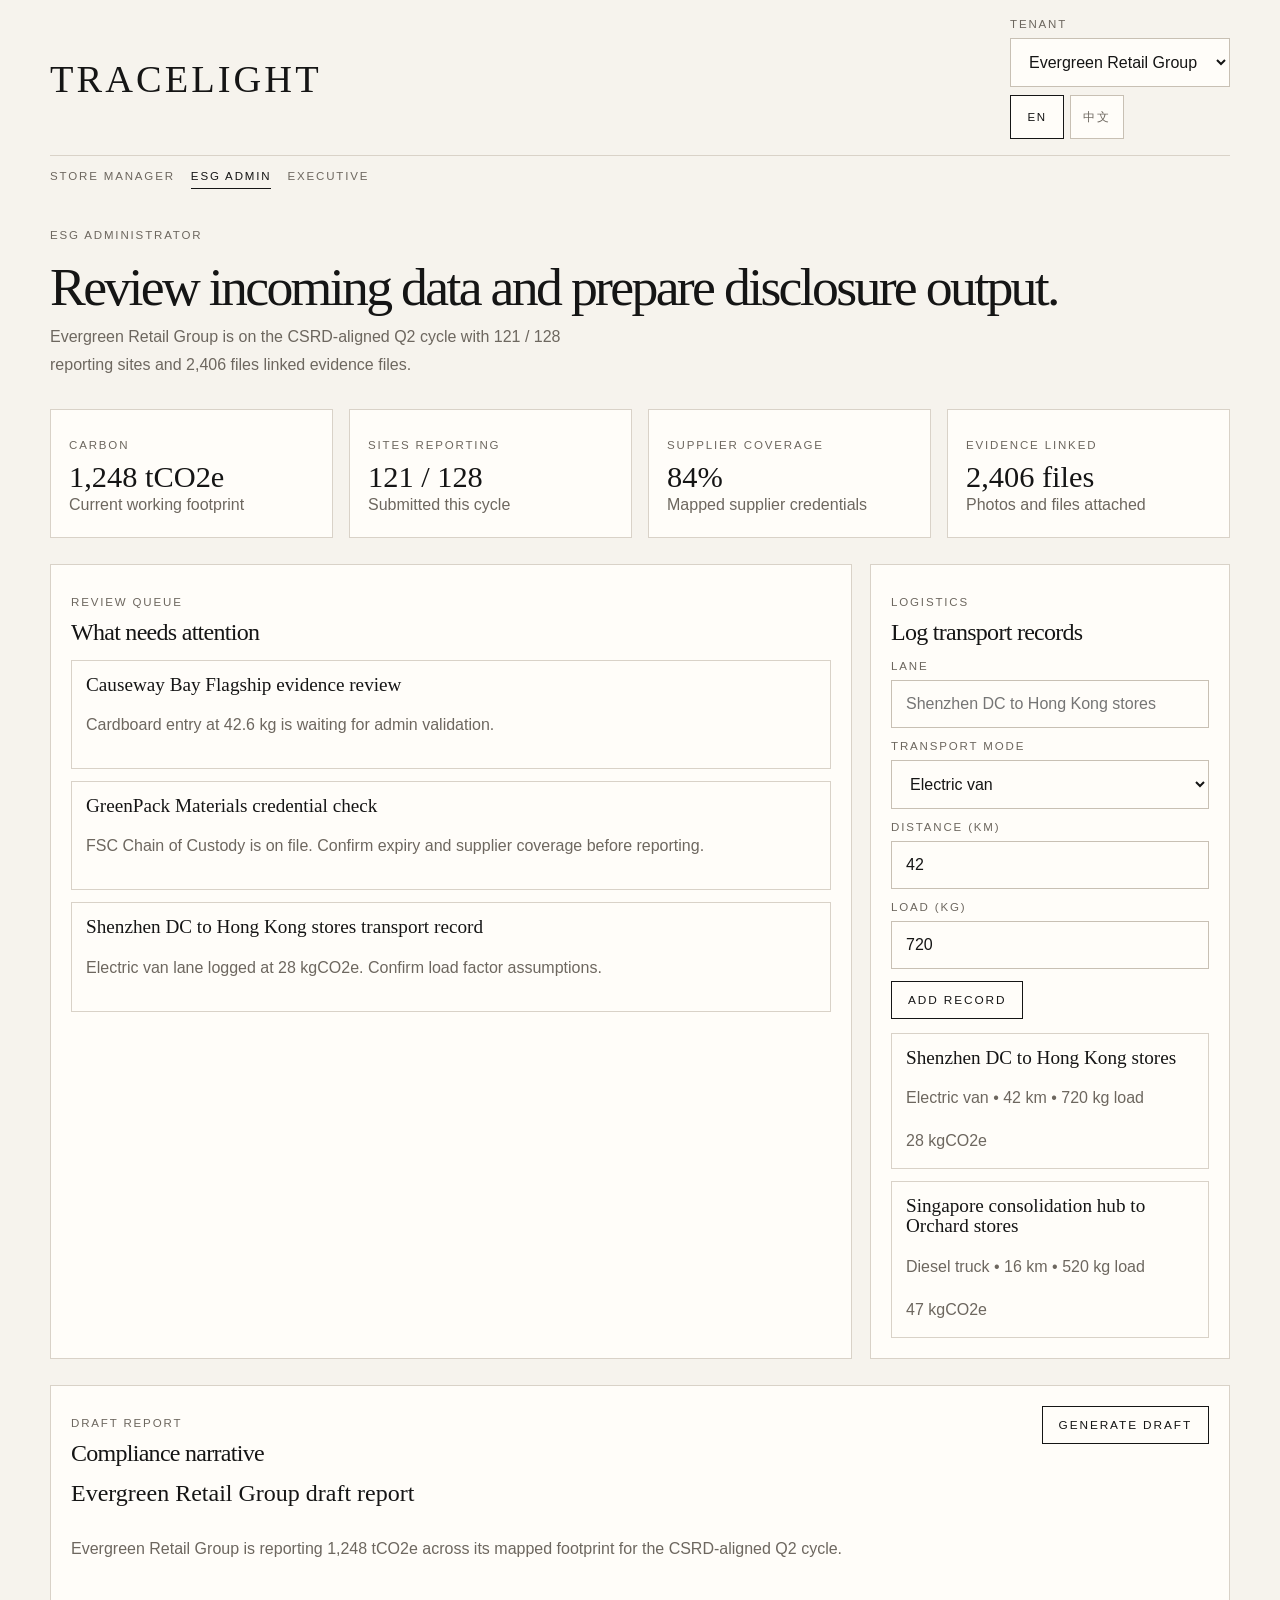
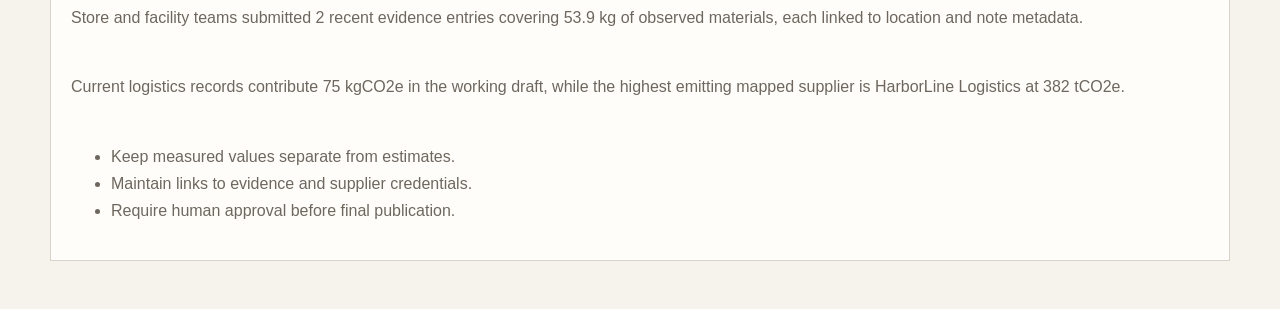
==== commit 5914cf55: "Add bilingual English and Chinese support" ====
--- a/app/admin/index.html
+++ b/app/admin/index.html
@@ -9,10 +9,11 @@
   <body data-page="admin" data-route-prefix="..">
     <div class="app-shell">
       <header class="app-header">
-        <a class="brand" href="../">TraceLight</a>
+        <a id="brand-link" class="brand" href="../">TraceLight</a>
         <div class="header-controls">
-          <label class="field-label" for="tenant-select">Tenant</label>
+          <label class="field-label" for="tenant-select" data-i18n="common.tenant">Tenant</label>
           <select id="tenant-select" class="tenant-select"></select>
+          <div class="language-switcher" id="language-switcher"></div>
         </div>
       </header>
 
@@ -20,8 +21,8 @@
 
       <main class="page-stack">
         <section class="page-intro">
-          <p class="eyebrow">ESG administrator</p>
-          <h1>Review incoming data and prepare disclosure output.</h1>
+          <p class="eyebrow" data-i18n="admin.intro.eyebrow">ESG administrator</p>
+          <h1 data-i18n="admin.intro.title">Review incoming data and prepare disclosure output.</h1>
           <p class="lede" id="tenant-note"></p>
         </section>
 
@@ -31,8 +32,8 @@
           <article class="panel">
             <div class="panel-head">
               <div>
-                <p class="eyebrow">Review queue</p>
-                <h2>What needs attention</h2>
+                <p class="eyebrow" data-i18n="admin.review.eyebrow">Review queue</p>
+                <h2 data-i18n="admin.review.title">What needs attention</h2>
               </div>
             </div>
             <div id="review-list" class="simple-list"></div>
@@ -41,43 +42,39 @@
           <article class="panel">
             <div class="panel-head">
               <div>
-                <p class="eyebrow">Logistics</p>
-                <h2>Log transport records</h2>
+                <p class="eyebrow" data-i18n="admin.logistics.eyebrow">Logistics</p>
+                <h2 data-i18n="admin.logistics.title">Log transport records</h2>
               </div>
             </div>
 
             <form id="logistics-form" class="logistics-form">
               <label>
-                <span>Lane</span>
+                <span data-i18n="admin.logistics.lane">Lane</span>
                 <input
                   name="lane"
                   type="text"
-                  value="Shenzhen DC to Hong Kong stores"
+                  placeholder="Shenzhen DC to Hong Kong stores"
+                  data-i18n-placeholder="admin.logistics.lane_placeholder"
                   required
                 />
               </label>
 
               <label>
-                <span>Transport mode</span>
-                <select name="mode">
-                  <option value="Electric van">Electric van</option>
-                  <option value="Diesel truck">Diesel truck</option>
-                  <option value="Ocean freight">Ocean freight</option>
-                  <option value="Air freight">Air freight</option>
-                </select>
+                <span data-i18n="admin.logistics.mode">Transport mode</span>
+                <select name="mode"></select>
               </label>
 
               <label>
-                <span>Distance (km)</span>
+                <span data-i18n="admin.logistics.distance">Distance (km)</span>
                 <input name="distanceKm" type="number" min="0" value="42" required />
               </label>
 
               <label>
-                <span>Load (kg)</span>
+                <span data-i18n="admin.logistics.load">Load (kg)</span>
                 <input name="loadKg" type="number" min="0" value="720" required />
               </label>
 
-              <button type="submit" class="secondary-button">Add record</button>
+              <button type="submit" class="secondary-button" data-i18n="admin.logistics.add_record">Add record</button>
             </form>
 
             <div id="logistics-list" class="simple-list table-list"></div>
@@ -87,10 +84,10 @@
         <section class="panel">
           <div class="panel-head">
             <div>
-              <p class="eyebrow">Draft report</p>
-              <h2>Compliance narrative</h2>
+              <p class="eyebrow" data-i18n="admin.report.eyebrow">Draft report</p>
+              <h2 data-i18n="admin.report.title">Compliance narrative</h2>
             </div>
-            <button id="generate-report" class="primary-button">Generate draft</button>
+            <button id="generate-report" class="primary-button" data-i18n="admin.report.generate">Generate draft</button>
           </div>
           <div id="report-output" class="report-output"></div>
         </section>
--- a/app/styles.css
+++ b/app/styles.css
@@ -10,6 +10,8 @@
   --accent-soft: #e7f0ec;
   --font-sans: "Helvetica Neue", "Arial Nova", "Segoe UI", sans-serif;
   --font-serif: "Didot", "Bodoni 72", "Times New Roman", serif;
+  --font-cjk-sans: "PingFang TC", "Noto Sans TC", "Microsoft JhengHei", sans-serif;
+  --font-cjk-serif: "Songti TC", "Noto Serif TC", "PMingLiU", serif;
 }
 
 * {
@@ -19,6 +21,11 @@
 html {
   min-height: 100%;
   background: var(--bg);
+}
+
+html[lang^="zh"] {
+  --font-sans: var(--font-cjk-sans);
+  --font-serif: var(--font-cjk-serif);
 }
 
 body {
@@ -77,6 +84,29 @@
   min-width: 220px;
 }
 
+.language-switcher {
+  display: inline-flex;
+  gap: 6px;
+}
+
+.language-button {
+  min-width: 54px;
+  min-height: 44px;
+  border: 1px solid var(--line-strong);
+  background: var(--surface);
+  padding: 9px 12px;
+  color: var(--muted);
+  font-size: 0.72rem;
+  letter-spacing: 0.14em;
+  text-transform: uppercase;
+  cursor: pointer;
+}
+
+.language-button.is-active {
+  border-color: var(--ink);
+  color: var(--ink);
+}
+
 .field-label,
 .eyebrow,
 .panel label span,
@@ -90,6 +120,19 @@
 .eyebrow,
 .panel label span {
   color: var(--muted);
+}
+
+html[lang^="zh"] .field-label,
+html[lang^="zh"] .eyebrow,
+html[lang^="zh"] .panel label span,
+html[lang^="zh"] .role-link,
+html[lang^="zh"] .primary-button,
+html[lang^="zh"] .secondary-button,
+html[lang^="zh"] .language-button,
+html[lang^="zh"] .inline-pill,
+html[lang^="zh"] .meta-row {
+  letter-spacing: 0.08em;
+  text-transform: none;
 }
 
 .tenant-select,
@@ -246,6 +289,11 @@
   top: 12px;
 }
 
+.store-status-panel {
+  display: grid;
+  gap: 12px;
+}
+
 .panel-head {
   display: flex;
   justify-content: space-between;
@@ -291,6 +339,15 @@
 .logistics-form label {
   display: grid;
   gap: 8px;
+}
+
+.app-shell-store .capture-form input,
+.app-shell-store .capture-form select,
+.app-shell-store .capture-form textarea,
+.app-shell-store .tenant-select,
+.app-shell-store .secondary-button,
+.app-shell-store .primary-button {
+  min-height: 54px;
 }
 
 .capture-form textarea {
@@ -316,6 +373,46 @@
   color: var(--surface);
 }
 
+.queue-actions {
+  display: flex;
+  gap: 10px;
+  flex-wrap: wrap;
+  align-items: center;
+}
+
+.store-status-copy {
+  max-width: none;
+}
+
+.sticky-submit-bar {
+  position: sticky;
+  bottom: 10px;
+  display: grid;
+  grid-template-columns: minmax(0, 1fr) auto;
+  gap: 12px;
+  align-items: center;
+  padding: 12px;
+  border: 1px solid var(--line);
+  background: rgba(255, 253, 249, 0.96);
+}
+
+.sticky-copy {
+  display: grid;
+  gap: 4px;
+}
+
+.sticky-copy strong {
+  font-family: var(--font-serif);
+  font-size: 1.05rem;
+  font-weight: 400;
+}
+
+.sticky-copy span {
+  color: var(--muted);
+  font-size: 0.92rem;
+  line-height: 1.5;
+}
+
 .simple-list {
   display: grid;
   gap: 12px;
@@ -448,6 +545,13 @@
   font-size: 1.5rem;
   font-weight: 400;
   line-height: 1;
+}
+
+.empty-state {
+  padding: 14px;
+  border: 1px dashed var(--line-strong);
+  color: var(--muted);
+  line-height: 1.7;
 }
 
 .mono {
@@ -484,6 +588,14 @@
     width: 100%;
   }
 
+  .language-switcher {
+    width: 100%;
+  }
+
+  .language-button {
+    flex: 1 1 0;
+  }
+
   .page-intro h1 {
     font-size: 2.25rem;
   }
@@ -501,4 +613,17 @@
   .supplier-button {
     padding: 14px;
   }
-}
+
+  .sticky-submit-bar {
+    grid-template-columns: 1fr;
+    bottom: 6px;
+  }
+
+  .sticky-submit-bar .primary-button {
+    width: 100%;
+  }
+
+  .queue-actions {
+    display: grid;
+  }
+}
